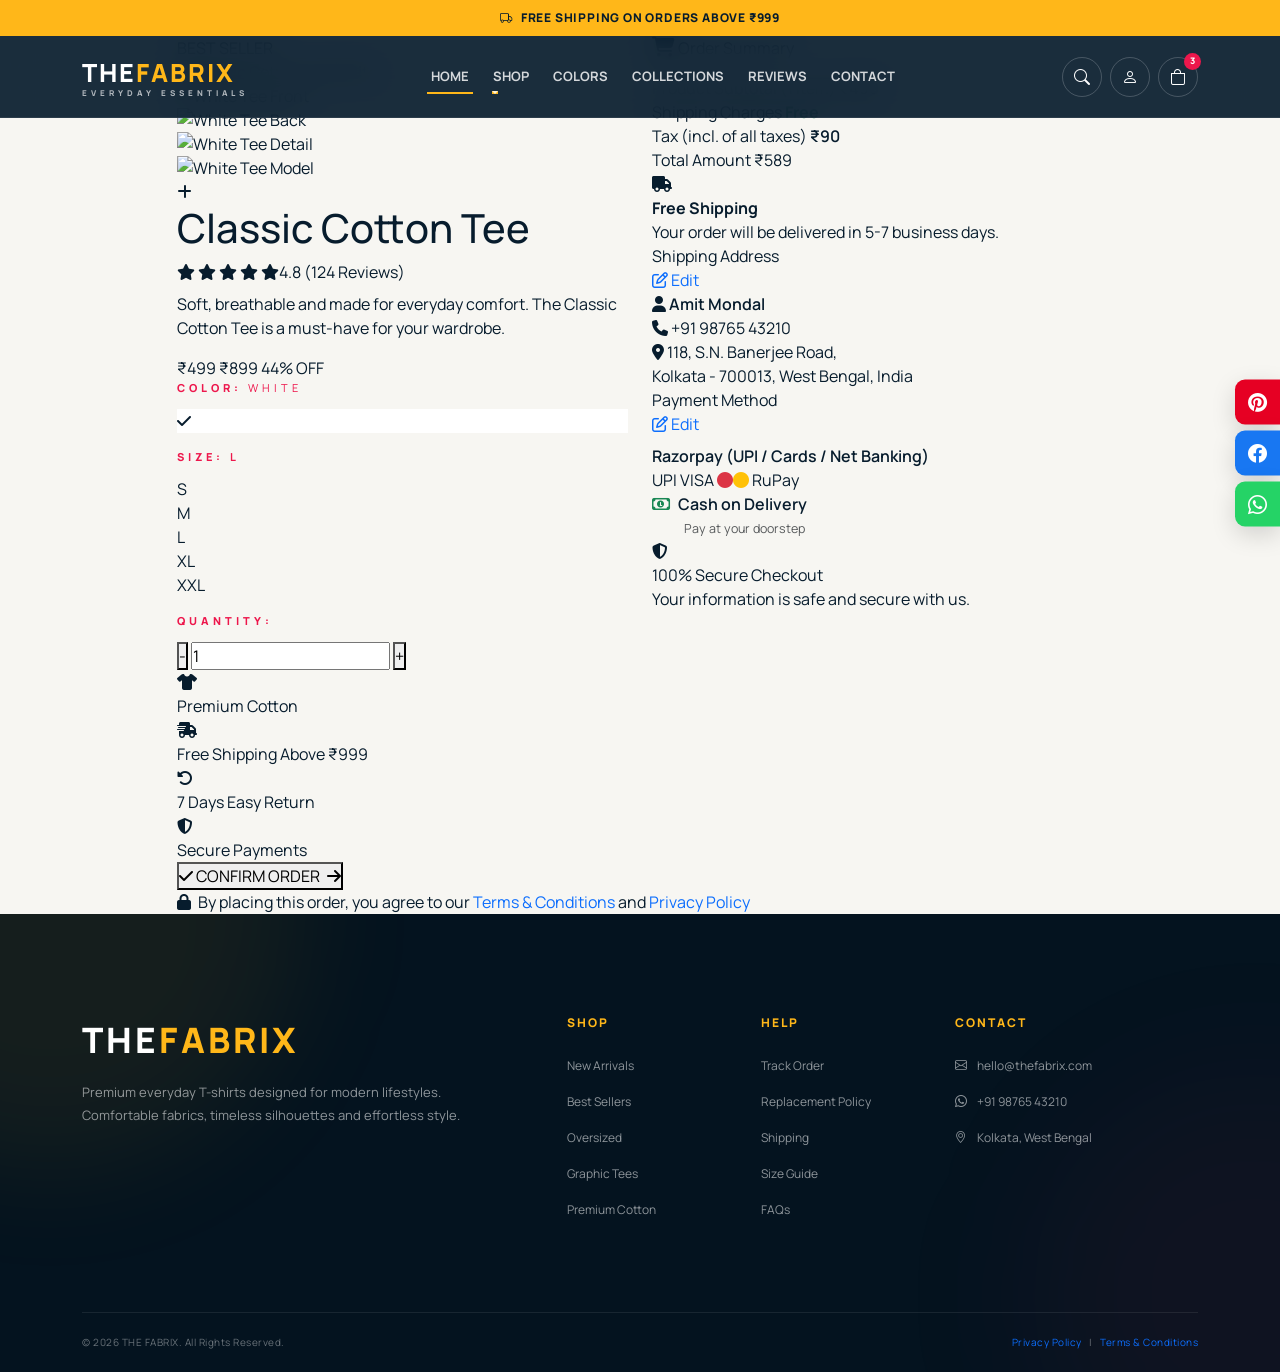
==== confirm_order.html @ 095cd5b6 "Add files via upload" ====
<!DOCTYPE html>
<html lang="en">
<head>
    <meta charset="UTF-8">
    <meta name="viewport" content="width=device-width, initial-scale=1.0">
    <title>Confirm Order - Classic Cotton Tee | The Fabrixs</title>


    <meta name="description"
      content="Premium cotton T-shirts for everyday fashion. Shop latest collections from The Fabrix.">


<!-- =========================================================
     BOOTSTRAP
========================================================= -->

<link href="https://cdn.jsdelivr.net/npm/bootstrap@5.3.8/dist/css/bootstrap.min.css"
      rel="stylesheet">


<!-- =========================================================
     BOOTSTRAP ICONS
========================================================= -->

<link rel="stylesheet"
      href="https://cdn.jsdelivr.net/npm/bootstrap-icons@1.13.1/font/bootstrap-icons.min.css">


<!-- =========================================================
     GOOGLE FONTS
========================================================= -->

<link rel="preconnect" href="https://fonts.googleapis.com">

<link rel="preconnect"
      href="https://fonts.gstatic.com"
      crossorigin>

<link href="https://fonts.googleapis.com/css2?family=Manrope:wght@400;500;600;700;800&family=Playfair+Display:wght@500;600;700&display=swap"
      rel="stylesheet">

    
    <!-- Google Fonts: Inter & Outfit -->
    <link rel="preconnect" href="https://fonts.googleapis.com">
    <link rel="preconnect" href="https://fonts.gstatic.com" crossorigin>
    <link href="https://fonts.googleapis.com/css2?family=Inter:wght@400;500;600;700;800&family=Outfit:wght@500;600;700;800&display=swap" rel="stylesheet">
    
    <!-- Bootstrap 5 CSS -->
    <link href="https://cdn.jsdelivr.net/npm/bootstrap@5.3.2/dist/css/bootstrap.min.css" rel="stylesheet">
    
    <!-- Font Awesome Icons -->
    <link rel="stylesheet" href="https://cdnjs.cloudflare.com/ajax/libs/font-awesome/6.4.2/css/all.min.css">

    <!-- Bootstrap 5 CSS -->
    <link rel="stylesheet" type="text/css" href="style12.css">
    
    
    <style>

/* =========================================================
   GLOBAL
========================================================= */

:root{
    --dark:#071c2d;
    --dark2:#0c2639;
    --yellow:#ffb719;
    --yellow2:#ffd76a;
    --cream:#f7f6f2;
    --white:#ffffff;
    --gray:#777;
    --border:#e8e8e8;
    --red:#ed174c;
}

*{
    margin:0;
    padding:0;
    box-sizing:border-box;
}

html{
    scroll-behavior:smooth;
}

body{
    font-family:'Manrope',sans-serif;
    background:var(--cream);
    color:var(--dark);
    overflow-x:hidden;
}

body.order-open{
    overflow:hidden;
}

a{
    text-decoration:none;
}

img{
    max-width:100%;
    display:block;
}


/* =========================================================
   SCROLLBAR
========================================================= */

::-webkit-scrollbar{
    width:8px;
}

::-webkit-scrollbar-track{
    background:#eee;
}

::-webkit-scrollbar-thumb{
    background:var(--dark);
    border-radius:20px;
}

::-webkit-scrollbar-thumb:hover{
    background:var(--yellow);
}

/* =========================================================
   ANNOUNCEMENT
========================================================= */

.announcement{
    background:var(--yellow);
    color:var(--dark);
    min-height:36px;
    display:flex;
    align-items:center;
    justify-content:center;
    font-size:12px;
    font-weight:800;
    letter-spacing:.8px;
    position:relative;
    z-index:1100;
}

.announcement i{
    margin-right:8px;
}


/* =========================================================
   NAVBAR
========================================================= */

.main-navbar{
    position:fixed;
    top:36px;
    left:0;
    width:100%;
    height:82px;
    z-index:1050;

    background:rgba(7,28,45,.92);
    backdrop-filter:blur(16px);
    -webkit-backdrop-filter:blur(16px);

    border-bottom:1px solid rgba(255,255,255,.08);

    transition:.4s ease;
}

.main-navbar.scrolled{
    top:0;
    height:72px;
    box-shadow:0 15px 40px rgba(0,0,0,.15);
}

.navbar-brand{
    color:#fff !important;
    font-size:25px;
    font-weight:900;
    letter-spacing:2px;
}

.navbar-brand span{
    color:var(--yellow);
}

.brand-sub{
    display:block;
    font-size:8px;
    letter-spacing:4px;
    color:rgba(255,255,255,.65);
    margin-top:-4px;
}

.nav-link{
    color:rgba(255,255,255,.82) !important;
    font-size:13px;
    font-weight:700;
    margin:0 8px;
    position:relative;
    padding:30px 4px !important;
}

.main-navbar.scrolled .nav-link{
    padding:25px 4px !important;
}

.nav-link::after{
    content:"";
    position:absolute;
    bottom:22px;
    left:0;
    width:0;
    height:2px;
    background:var(--yellow);
    transition:.35s;
}

.nav-link:hover::after,
.nav-link.active::after{
    width:100%;
}

.nav-link:hover{
    color:#fff !important;
}


/* =========================================================
   DROPDOWN
========================================================= */

.dropdown-menu{
    border:0;
    border-radius:16px;
    padding:10px;
    background:#fff;
    box-shadow:0 20px 60px rgba(0,0,0,.18);
}

.dropdown-item{
    border-radius:10px;
    padding:10px 14px;
    font-size:13px;
    font-weight:600;
    transition:.25s;
}

.dropdown-item:hover{
    background:#fff6d9;
    color:var(--dark);
    transform:translateX(4px);
}

.dropdown-submenu{
    position:relative;
}

.dropdown-submenu > .dropdown-menu{
    top:0;
    left:100%;
    margin-left:5px;
}

.dropdown-submenu:hover > .dropdown-menu{
    display:block;
}


/* =========================================================
   NAV ACTIONS
========================================================= */

.nav-action{
    width:40px;
    height:40px;
    border-radius:50%;
    display:flex;
    align-items:center;
    justify-content:center;
    color:#fff;
    border:1px solid rgba(255,255,255,.2);
    transition:.3s;
    position:relative;
    cursor:pointer;
}

.nav-action:hover{
    background:var(--yellow);
    color:var(--dark);
    transform:translateY(-2px);
}

.cart-count{
    position:absolute;
    top:-5px;
    right:-4px;
    width:17px;
    height:17px;
    border-radius:50%;
    background:var(--red);
    color:#fff;
    font-size:9px;
    display:flex;
    align-items:center;
    justify-content:center;
    font-weight:800;
}


/* =========================================================
   ORDER DRAWER OVERLAY
========================================================= */

.order-overlay{
    position:fixed;
    inset:0;
    background:rgba(0,0,0,.48);
    backdrop-filter:blur(3px);
    -webkit-backdrop-filter:blur(3px);

    z-index:2000;

    opacity:0;
    visibility:hidden;

    transition:.35s ease;
}

.order-overlay.show{
    opacity:1;
    visibility:visible;
}


/* =========================================================
   ORDER DRAWER
========================================================= */

.order-drawer{
    position:fixed;

    top:0;
    right:0;

    width:430px;
    max-width:100%;

    height:100vh;

    background:#fff;

    z-index:2050;

    display:flex;
    flex-direction:column;

    box-shadow:-20px 0 70px rgba(0,0,0,.22);

    transform:translateX(100%);

    transition:transform .45s cubic-bezier(.77,0,.18,1);
}

.order-drawer.show{
    transform:translateX(0);
}


/* =========================================================
   ORDER HEADER
========================================================= */

.order-header{
    min-height:86px;

    display:flex;
    align-items:center;
    justify-content:space-between;

    padding:20px 24px;

    background:var(--dark);

    color:#fff;

    flex-shrink:0;
}

.order-header-left{
    display:flex;
    align-items:center;
    gap:13px;
}

.order-header-icon{
    width:44px;
    height:44px;

    border-radius:14px;

    background:rgba(255,183,25,.12);

    color:var(--yellow);

    display:flex;
    align-items:center;
    justify-content:center;

    font-size:20px;
}

.order-header h4{
    margin:0;

    font-size:18px;
    font-weight:900;
}

.order-header small{
    display:block;

    color:rgba(255,255,255,.5);

    font-size:10px;

    margin-top:3px;
}

.order-close{
    width:38px;
    height:38px;

    border-radius:50%;

    border:1px solid rgba(255,255,255,.18);

    background:rgba(255,255,255,.05);

    color:#fff;

    display:flex;
    align-items:center;
    justify-content:center;

    cursor:pointer;

    transition:.3s;
}

.order-close:hover{
    background:var(--yellow);
    color:var(--dark);
    transform:rotate(90deg);
}


/* =========================================================
   ORDER BODY
========================================================= */

.order-body{
    flex:1;

    overflow-y:auto;

    padding:18px;
}

.order-body::-webkit-scrollbar{
    width:5px;
}

.order-body::-webkit-scrollbar-thumb{
    background:#ccc;
}


/* =========================================================
   ORDER ITEM
========================================================= */

.order-item{
    display:flex;

    gap:12px;

    padding:13px;

    background:#f8f8f5;

    border:1px solid #eeeeee;

    border-radius:17px;

    margin-bottom:12px;

    position:relative;

    transition:.3s;
}

.order-item:hover{
    border-color:#ddd;

    box-shadow:0 8px 25px rgba(7,28,45,.07);
}

.order-product-image{
    width:82px;
    height:100px;

    flex:0 0 82px;

    border-radius:12px;

    overflow:hidden;

    background:#eee;
}

.order-product-image img{
    width:100%;
    height:100%;

    object-fit:cover;
}

.order-product-info{
    min-width:0;
    flex:1;
}

.order-product-category{
    font-size:8px;

    color:#999;

    font-weight:900;

    letter-spacing:1.3px;

    text-transform:uppercase;

    margin-bottom:3px;
}

.order-product-name{
    font-size:13px;

    font-weight:900;

    color:var(--dark);

    margin-bottom:5px;

    white-space:nowrap;

    overflow:hidden;

    text-overflow:ellipsis;

    padding-right:35px;
}

.order-product-meta{
    display:flex;

    flex-wrap:wrap;

    gap:5px;

    margin-bottom:8px;
}

.order-meta{
    font-size:8px;

    font-weight:800;

    color:#666;

    background:#fff;

    border:1px solid #e3e3e3;

    padding:4px 7px;

    border-radius:5px;
}

.order-price-row{
    display:flex;

    align-items:center;

    justify-content:space-between;

    gap:10px;
}

.order-price{
    font-size:14px;

    font-weight:900;

    color:var(--dark);
}

.order-quantity{
    font-size:9px;

    color:#888;

    font-weight:700;
}

.cancel-order{
    position:absolute;

    top:12px;
    right:12px;

    border:1px solid #ffd5dc;

    background:#fff;

    color:var(--red);

    border-radius:6px;

    padding:4px 7px;

    font-size:7px;

    font-weight:900;

    letter-spacing:.5px;

    cursor:pointer;

    transition:.25s;
}

.cancel-order:hover{
    background:var(--red);

    color:#fff;

    border-color:var(--red);
}


/* =========================================================
   EMPTY ORDER
========================================================= */

.empty-orders{
    min-height:430px;

    display:flex;

    flex-direction:column;

    align-items:center;

    justify-content:center;

    text-align:center;

    color:#777;
}

.empty-orders-icon{
    width:75px;
    height:75px;

    border-radius:50%;

    background:#f5f5f5;

    display:flex;

    align-items:center;
    justify-content:center;

    font-size:30px;

    color:#bbb;

    margin-bottom:18px;
}

.empty-orders h5{
    color:var(--dark);

    font-size:16px;

    font-weight:900;

    margin-bottom:7px;
}

.empty-orders p{
    font-size:11px;

    max-width:230px;

    line-height:1.7;

    margin-bottom:20px;
}


/* =========================================================
   ORDER FOOTER
========================================================= */

.order-footer{
    padding:18px 20px 20px;

    border-top:1px solid #eee;

    background:#fff;

    flex-shrink:0;
}

.order-summary-row{
    display:flex;

    justify-content:space-between;

    align-items:center;

    margin-bottom:9px;

    color:#777;

    font-size:11px;
}

.order-summary-row strong{
    color:var(--dark);

    font-size:12px;
}

.order-total-row{
    padding-top:13px;

    margin-top:12px;

    border-top:1px dashed #ddd;

    display:flex;

    align-items:center;

    justify-content:space-between;
}

.order-total-label{
    font-size:13px;

    font-weight:900;

    color:var(--dark);
}

.order-total{
    font-size:20px;

    font-weight:900;

    color:var(--dark);
}

.checkout-btn{
    width:100%;

    margin-top:15px;

    border:0;

    background:var(--yellow);

    color:var(--dark);

    padding:14px;

    border-radius:50px;

    font-size:10px;

    font-weight:900;

    letter-spacing:1px;

    transition:.3s;
}

.checkout-btn:hover{
    background:var(--dark);

    color:#fff;

    transform:translateY(-2px);
}


/* =========================================================
   HERO
========================================================= */

.hero{
    min-height:100vh;

    position:relative;

    overflow:hidden;
}

.hero-slide{
    height:100vh;

    min-height:680px;

    position:relative;
}

.hero-slide img{
    width:100%;
    height:100%;

    object-fit:cover;
}

.hero-overlay{
    position:absolute;

    inset:0;

    background:
        linear-gradient(
            90deg,
            rgba(4,18,30,.88) 0%,
            rgba(4,18,30,.62) 42%,
            rgba(4,18,30,.10) 100%
        );
}

.hero-content{
    position:absolute;

    top:50%;
    left:8%;

    transform:translateY(-45%);

    max-width:680px;

    color:#fff;

    z-index:3;
}

.hero-small{
    color:var(--yellow);

    font-size:13px;

    letter-spacing:5px;

    font-weight:800;

    margin-bottom:20px;
}

.hero-title{
    font-family:'Playfair Display',serif;

    font-size:clamp(48px,7vw,92px);

    line-height:.95;

    font-weight:700;

    margin-bottom:25px;
}

.hero-title span{
    color:var(--yellow);
}

.hero-description{
    max-width:530px;

    color:rgba(255,255,255,.75);

    line-height:1.8;

    font-size:15px;
}

.hero-buttons{
    display:flex;

    gap:14px;

    margin-top:30px;

    flex-wrap:wrap;
}

.btn-main{
    display:inline-block;

    background:var(--yellow);

    color:var(--dark);

    padding:14px 26px;

    border-radius:50px;

    font-size:12px;

    font-weight:900;

    letter-spacing:1px;

    border:2px solid var(--yellow);

    transition:.3s;
}

.btn-main:hover{
    background:transparent;

    color:#fff;

    transform:translateY(-3px);
}

.btn-outline{
    display:inline-block;

    color:#fff;

    padding:14px 26px;

    border-radius:50px;

    font-size:12px;

    font-weight:900;

    letter-spacing:1px;

    border:1px solid rgba(255,255,255,.5);

    transition:.3s;
}

.btn-outline:hover{
    background:#fff;

    color:var(--dark);
}

.carousel-indicators{
    bottom:30px;
}

.carousel-indicators button{
    width:30px !important;

    height:3px !important;

    border:0 !important;

    margin:0 5px !important;
}


/* =========================================================
   SECTION
========================================================= */

.section{
    padding:100px 0;
}

.section-label{
    color:var(--red);

    font-size:11px;

    font-weight:900;

    letter-spacing:4px;

    text-transform:uppercase;

    margin-bottom:12px;
}

.section-title{
    font-family:'Playfair Display',serif;

    font-size:clamp(38px,5vw,62px);

    line-height:1;

    font-weight:700;
}

.section-description{
    color:#777;

    max-width:580px;

    line-height:1.8;

    font-size:14px;
}


/* =========================================================
   PRODUCT CARD
========================================================= */

.product-card{
    background:#fff;

    border-radius:22px;

    overflow:hidden;

    position:relative;

    transition:.45s ease;

    height:100%;

    border:1px solid #eee;
}

.product-card:hover{
    transform:translateY(-10px);

    box-shadow:0 25px 70px rgba(7,28,45,.14);
}

.product-image{
    height:390px;

    position:relative;

    overflow:hidden;

    background:#eee;
}

.product-image img{
    width:100%;
    height:100%;

    object-fit:cover;

    transition:opacity .35s ease, transform .7s ease;
}

.product-image .hover-image{
    position:absolute;

    inset:0;

    opacity:0;
}

.product-card:hover .main-image{
    opacity:0;

    transform:scale(1.06);
}

.product-card:hover .hover-image{
    opacity:1;

    transform:scale(1.04);
}

.product-badge{
    position:absolute;

    top:15px;
    left:15px;

    z-index:4;

    background:var(--yellow);

    color:var(--dark);

    padding:7px 12px;

    border-radius:50px;

    font-size:9px;

    font-weight:900;

    letter-spacing:1px;
}

.product-wishlist{
    position:absolute;

    top:15px;
    right:15px;

    width:38px;
    height:38px;

    background:rgba(255,255,255,.9);

    border-radius:50%;

    border:0;

    display:flex;

    align-items:center;
    justify-content:center;

    z-index:4;

    color:var(--dark);

    transition:.3s;

    cursor:pointer;
}

.product-wishlist:hover{
    background:var(--red);

    color:#fff;
}

.product-explore{
    position:absolute;

    bottom:20px;
    left:50%;

    transform:translate(-50%,20px);

    opacity:0;

    z-index:5;

    background:var(--dark);

    color:#fff;

    border-radius:50px;

    padding:11px 18px;

    font-size:10px;

    font-weight:900;

    letter-spacing:1.5px;

    white-space:nowrap;

    transition:.4s;
}

.product-card:hover .product-explore{
    opacity:1;

    transform:translate(-50%,0);
}

.product-info{
    padding:22px;
}

.product-category{
    color:#999;

    font-size:10px;

    font-weight:800;

    letter-spacing:1.5px;

    text-transform:uppercase;
}

.product-name{
    font-size:17px;

    font-weight:800;

    margin:7px 0;
}

.product-rating{
    color:#ffb719;

    font-size:12px;
}

.product-price{
    font-size:19px;

    font-weight:900;

    margin-top:10px;
}

.old-price{
    color:#aaa;

    text-decoration:line-through;

    font-size:13px;

    margin-left:5px;

    font-weight:500;
}

.size-list{
    display:flex;

    gap:6px;

    margin-top:15px;
}

.size{
    width:30px;
    height:30px;

    border:1px solid #ddd;

    display:flex;

    justify-content:center;

    align-items:center;

    font-size:9px;

    border-radius:7px;

    font-weight:700;
}

.size:hover{
    background:var(--dark);

    color:#fff;
}


/* =========================================================
   PARALLAX
========================================================= */

.parallax-section{
    min-height:620px;

    background:
        linear-gradient(
            rgba(5,20,32,.58),
            rgba(5,20,32,.78)
        ),
        url("footer-one.jpg");

    background-size:cover;

    background-position:center;

    background-attachment:fixed;

    display:flex;

    align-items:center;

    position:relative;
}

.parallax-content{
    color:#fff;

    max-width:700px;
}

.parallax-content h2{
    font-family:'Playfair Display',serif;

    font-size:clamp(45px,7vw,82px);

    line-height:.95;
}

.parallax-content p{
    color:rgba(255,255,255,.75);

    line-height:1.9;

    margin:25px 0;
}


/* =========================================================
   COLOR
========================================================= */

.color-section{
    background:#fff;
}

.color-buttons{
    display:flex;

    gap:10px;

    flex-wrap:wrap;
}

.color-btn{
    width:42px;
    height:42px;

    border-radius:50%;

    border:3px solid #fff;

    outline:1px solid #ddd;

    cursor:pointer;

    transition:.3s;
}

.color-btn:hover,
.color-btn.active{
    transform:scale(1.18);

    outline:2px solid var(--dark);
}

.color-black{background:#111;}
.color-white{background:#f5f5f5;}
.color-navy{background:#102a43;}
.color-green{background:#657153;}
.color-brown{background:#8b654d;}
.color-red{background:#9d273d;}


/* =========================================================
   COLOR PREVIEW
========================================================= */

.color-preview{
    min-height:560px;

    border-radius:30px;

    overflow:hidden;

    position:relative;

    background:#eee;
}

.color-preview img{
    width:100%;

    height:560px;

    object-fit:cover;

    transition:.5s;
}

.color-preview-info{
    position:absolute;

    bottom:25px;

    left:25px;

    right:25px;

    padding:22px;

    border-radius:20px;

    background:rgba(255,255,255,.92);

    backdrop-filter:blur(10px);
}

.color-preview-info small{
    font-size:10px;

    color:#888;

    font-weight:800;

    letter-spacing:2px;
}

.color-preview-info h3{
    margin:4px 0;

    font-size:23px;

    font-weight:900;
}


/* =========================================================
   CATEGORY
========================================================= */

.category-section{
    background:#f1f0ec;
}

.category-tabs{
    display:flex;

    gap:8px;

    overflow-x:auto;

    padding-bottom:10px;

    scrollbar-width:none;
}

.category-tabs::-webkit-scrollbar{
    display:none;
}

.category-btn{
    flex:0 0 auto;

    border:1px solid #d9d9d9;

    background:transparent;

    padding:12px 22px;

    border-radius:50px;

    font-size:11px;

    font-weight:900;

    letter-spacing:1px;

    transition:.3s;
}

.category-btn:hover,
.category-btn.active{
    background:var(--dark);

    color:#fff;

    border-color:var(--dark);
}

.category-product{
    animation:categoryFade .5s ease;
}

@keyframes categoryFade{

    from{
        opacity:0;

        transform:translateY(15px);
    }

    to{
        opacity:1;

        transform:translateY(0);
    }

}


/* =========================================================
   FEATURES
========================================================= */

.feature-section{
    background:var(--dark);

    color:#fff;

    padding:75px 0;
}

.feature-item{
    display:flex;

    align-items:center;

    gap:18px;

    padding:15px 10px;

    height:100%;
}

.feature-icon{
    width:58px;
    height:58px;

    flex:0 0 58px;

    border-radius:18px;

    background:rgba(255,183,25,.12);

    color:var(--yellow);

    display:flex;

    align-items:center;
    justify-content:center;

    font-size:25px;
}

.feature-item h5{
    font-size:14px;

    font-weight:900;

    margin-bottom:5px;
}

.feature-item p{
    margin:0;

    color:rgba(255,255,255,.55);

    font-size:11px;

    line-height:1.5;
}


/* =========================================================
   REVIEWS
========================================================= */

.review-section{
    background:#fff;

    overflow:hidden;
}

.review-wrapper{
    overflow:hidden;
}

.review-track{
    display:flex;

    gap:20px;

    transition:transform .5s ease;
}

.review-card{
    flex:0 0 calc(33.333% - 14px);

    background:#f8f8f5;

    padding:35px;

    border-radius:25px;

    min-height:270px;
}

.review-stars{
    color:var(--yellow);

    letter-spacing:3px;

    margin-bottom:20px;
}

.review-text{
    font-family:'Playfair Display',serif;

    font-size:20px;

    line-height:1.55;

    margin-bottom:25px;
}

.review-user{
    display:flex;

    align-items:center;

    gap:12px;
}

.review-user img{
    width:45px;
    height:45px;

    object-fit:cover;

    border-radius:50%;
}

.review-user h6{
    margin:0;

    font-size:12px;

    font-weight:900;
}

.review-user small{
    color:#888;

    font-size:10px;
}

.review-controls{
    display:flex;

    gap:8px;
}

.review-control{
    width:45px;
    height:45px;

    border:1px solid #ddd;

    border-radius:50%;

    background:#fff;

    transition:.3s;
}

.review-control:hover{
    background:var(--dark);

    color:#fff;
}


/* =========================================================
   NEWSLETTER
========================================================= */

.newsletter{
    padding:90px 0;

    background:
        linear-gradient(
            135deg,
            #f6eee0,
            #fff
        );
}

.newsletter-box{
    background:var(--dark);

    color:#fff;

    padding:60px;

    border-radius:35px;

    position:relative;

    overflow:hidden;
}

.newsletter-box::before{
    content:"";

    position:absolute;

    width:350px;
    height:350px;

    border:1px solid rgba(255,183,25,.25);

    border-radius:50%;

    right:-120px;

    top:-170px;
}

.newsletter-box h2{
    font-family:'Playfair Display',serif;

    font-size:48px;
}

.newsletter-form{
    display:flex;

    background:#fff;

    padding:6px;

    border-radius:50px;

    margin-top:25px;

    max-width:550px;
}

.newsletter-form input{
    border:0;

    outline:0;

    flex:1;

    padding:12px 18px;

    border-radius:50px;

    font-size:13px;
}

.newsletter-form button{
    border:0;

    background:var(--yellow);

    color:var(--dark);

    padding:12px 22px;

    border-radius:50px;

    font-size:11px;

    font-weight:900;
}


/* =========================================================
   FOOTER
========================================================= */

.footer{
    background:#04131f;

    color:#fff;

    position:relative;

    overflow:hidden;

    padding-top:100px;
}

.footer-glow{
    position:absolute;

    width:500px;
    height:500px;

    border-radius:50%;

    background:rgba(255,183,25,.07);

    filter:blur(60px);

    top:-250px;

    left:-200px;

    animation:footerGlow 7s infinite alternate ease-in-out;
}

.footer-glow-two{
    position:absolute;

    width:450px;
    height:450px;

    border-radius:50%;

    background:rgba(237,23,76,.05);

    filter:blur(70px);

    right:-200px;

    bottom:-150px;

    animation:footerGlowTwo 8s infinite alternate ease-in-out;
}

@keyframes footerGlow{

    from{
        transform:translate(0,0) scale(1);
    }

    to{
        transform:translate(180px,100px) scale(1.3);
    }

}

@keyframes footerGlowTwo{

    from{
        transform:translate(0,0);
    }

    to{
        transform:translate(-150px,-100px);
    }

}

.footer-brand{
    font-size:35px;

    font-weight:900;

    letter-spacing:3px;
}

.footer-brand span{
    color:var(--yellow);
}

.footer-text{
    color:rgba(255,255,255,.55);

    line-height:1.8;

    font-size:13px;

    max-width:400px;

    margin-top:15px;
}

.footer-title{
    font-size:12px;

    font-weight:900;

    letter-spacing:2px;

    margin-bottom:20px;

    color:var(--yellow);
}

.footer-links{
    list-style:none;

    padding:0;

    margin:0;
}

.footer-links li{
    margin-bottom:12px;
}

.footer-links a{
    color:rgba(255,255,255,.55);

    font-size:12px;

    transition:.3s;
}

.footer-links a:hover{
    color:#fff;

    padding-left:6px;
}


/* =========================================================
   OLD FOOTER SOCIAL HIDDEN
========================================================= */

.social-icons{
    display:none;
}


/* =========================================================
   RIGHT SOCIAL BAR
========================================================= */

.right-social-bar{
    position:fixed;

    right:0;

    top:50%;

    transform:translateY(-50%);

    z-index:1500;

    display:flex;

    flex-direction:column;

    gap:6px;
}

.right-social{
    width:45px;
    height:45px;

    display:flex;

    align-items:center;
    justify-content:center;

    color:#fff;

    border-radius:10px 0 0 10px;

    font-size:19px;

    box-shadow:0 8px 25px rgba(0,0,0,.15);

    transition:.3s;
}

.right-social:hover{
    width:57px;

    color:#fff;

    padding-right:8px;
}

.right-pinterest{
    background:#e60023;
}

.right-facebook{
    background:#1877f2;
}

.right-whatsapp{
    background:#25d366;
}


/* =========================================================
   FOOTER BOTTOM
========================================================= */

.footer-bottom{
    margin-top:80px;

    padding:22px 0;

    border-top:1px solid rgba(255,255,255,.08);

    color:rgba(255,255,255,.4);

    font-size:10px;

    letter-spacing:.5px;
}


/* =========================================================
   BACK TO TOP
========================================================= */

.back-top{
    position:fixed;

    right:20px;

    bottom:22px;

    width:42px;
    height:42px;

    background:var(--yellow);

    color:var(--dark);

    border-radius:50%;

    display:flex;

    align-items:center;

    justify-content:center;

    z-index:1400;

    opacity:0;

    visibility:hidden;

    transition:.3s;

    box-shadow:0 8px 25px rgba(0,0,0,.18);
}

.back-top.show{
    opacity:1;

    visibility:visible;
}

.back-top:hover{
    background:var(--dark);

    color:#fff;

    transform:translateY(-3px);
}


/* =========================================================
   MOBILE SIDEBAR
========================================================= */

.mobile-offcanvas{
    background:var(--dark);

    color:#fff;

    width:320px !important;
}

.mobile-offcanvas .offcanvas-header{
    border-bottom:1px solid rgba(255,255,255,.1);
}

.mobile-brand{
    font-size:22px;

    font-weight:900;

    letter-spacing:2px;
}

.mobile-brand span{
    color:var(--yellow);
}

.mobile-menu{
    list-style:none;

    padding:20px;

    margin:0;
}

.mobile-menu li{
    border-bottom:1px solid rgba(255,255,255,.08);
}

.mobile-menu a{
    display:flex;

    justify-content:space-between;

    padding:15px 0;

    color:#fff;

    font-size:13px;

    font-weight:700;
}

.mobile-submenu{
    list-style:none;

    padding:0 0 10px 15px;

    display:none;
}

.mobile-submenu.show{
    display:block;
}

.mobile-submenu a{
    color:rgba(255,255,255,.6);

    font-size:12px;

    padding:9px 0;
}


/* =========================================================
   RESPONSIVE
========================================================= */

@media(max-width:991px){

    .main-navbar{
        height:70px;

        top:36px;
    }

    .navbar-brand{
        font-size:21px;
    }

    .hero-content{
        left:7%;

        right:7%;
    }

    .product-image{
        height:330px;
    }

    .review-card{
        flex:0 0 calc(50% - 10px);
    }

    .newsletter-box{
        padding:40px 30px;
    }

    .newsletter-box h2{
        font-size:38px;
    }

}


@media(max-width:767px){

    .announcement{
        font-size:9px;

        padding:0 10px;

        text-align:center;
    }

    .main-navbar{
        top:36px;

        height:65px;
    }

    .main-navbar.scrolled{
        height:65px;
    }

    .hero-slide{
        min-height:650px;

        height:90vh;
    }

    .hero-content{
        top:52%;
    }

    .hero-small{
        font-size:10px;

        letter-spacing:3px;
    }

    .hero-title{
        font-size:50px;
    }

    .hero-description{
        font-size:13px;
    }

    .section{
        padding:70px 0;
    }

    .section-title{
        font-size:42px;
    }

    .product-image{
        height:370px;
    }

    .parallax-section{
        background-attachment:scroll;

        min-height:520px;
    }

    .parallax-content h2{
        font-size:50px;
    }

    .color-preview,
    .color-preview img{
        min-height:420px;

        height:420px;
    }

    .review-card{
        flex:0 0 88%;
    }

    .newsletter-box{
        border-radius:25px;

        padding:35px 22px;
    }

    .newsletter-box h2{
        font-size:35px;
    }

    .newsletter-form{
        display:block;

        background:transparent;
    }

    .newsletter-form input{
        width:100%;

        margin-bottom:8px;
    }

    .newsletter-form button{
        width:100%;
    }


    /* MOBILE ORDER DRAWER */

    .order-drawer{
        width:100%;
    }

    .order-header{
        min-height:76px;

        padding:16px 18px;
    }

    .order-body{
        padding:14px;
    }

    .order-footer{
        padding:15px;
    }


    /* MOBILE SOCIAL */

    .right-social-bar{
        top:auto;

        bottom:145px;

        transform:none;

        right:0;

        gap:5px;
    }

    .right-social{
        width:40px;
        height:40px;

        font-size:17px;
    }

    .right-social:hover{
        width:45px;
    }


    /* BACK TOP LOWER */

    .back-top{
        right:14px;

        bottom:88px;

        width:40px;
        height:40px;
    }

}


@media(max-width:400px){

    .hero-title{
        font-size:43px;
    }

    .product-image{
        height:330px;
    }

    .right-social{
        width:38px;
        height:38px;
    }

}

</style>


</head>
<body>

<!-- =========================================================
     ANNOUNCEMENT
========================================================= -->

<div class="announcement">

    <i class="bi bi-truck"></i>

    FREE SHIPPING ON ORDERS ABOVE ₹999

</div>

     <!-- =========================================================
     NAVBAR
========================================================= -->

<nav class="navbar navbar-expand-lg main-navbar">

    <div class="container">

        <a class="navbar-brand"
           href="#home">

            THE<span>FABRIX</span>

            <small class="brand-sub">
                EVERYDAY ESSENTIALS
            </small>

        </a>


        <!-- DESKTOP MENU -->

        <div class="collapse navbar-collapse">

            <ul class="navbar-nav mx-auto">


                <li class="nav-item">

                    <a class="nav-link active"
                       href="#home">

                        HOME

                    </a>

                </li>


                <!-- SHOP -->

                <li class="nav-item dropdown">

                    <a class="nav-link dropdown-toggle"
                       href="#"
                       data-bs-toggle="dropdown">

                        SHOP

                    </a>


                    <ul class="dropdown-menu">

                        <li>

                            <a class="dropdown-item"
                               href="#products">

                                All Products

                            </a>

                        </li>

                        <li>

                            <a class="dropdown-item"
                               href="#category">

                                New Arrivals

                            </a>

                        </li>

                        <li>

                            <a class="dropdown-item"
                               href="#category">

                                Best Sellers

                            </a>

                        </li>


                        <li class="dropdown-submenu">

                            <a class="dropdown-item dropdown-toggle"
                               href="#">

                                Collections

                            </a>


                            <ul class="dropdown-menu">

                                <li>
                                    <a class="dropdown-item"
                                       href="#category">
                                        Oversized
                                    </a>
                                </li>

                                <li>
                                    <a class="dropdown-item"
                                       href="#category">
                                        Premium Cotton
                                    </a>
                                </li>

                                <li>
                                    <a class="dropdown-item"
                                       href="#category">
                                        Graphic Tees
                                    </a>
                                </li>

                                <li>
                                    <a class="dropdown-item"
                                       href="#category">
                                        Minimal Tees
                                    </a>
                                </li>

                            </ul>

                        </li>

                    </ul>

                </li>


                <li class="nav-item">

                    <a class="nav-link"
                       href="#color">

                        COLORS

                    </a>

                </li>


                <li class="nav-item">

                    <a class="nav-link"
                       href="#category">

                        COLLECTIONS

                    </a>

                </li>


                <li class="nav-item">

                    <a class="nav-link"
                       href="#reviews">

                        REVIEWS

                    </a>

                </li>


                <li class="nav-item">

                    <a class="nav-link"
                       href="#footer">

                        CONTACT

                    </a>

                </li>

            </ul>


            <!-- NAV ACTIONS -->

            <div class="d-flex gap-2">

                <a href="#"
                   class="nav-action">

                    <i class="bi bi-search"></i>

                </a>


                <a href="#"
                   class="nav-action">

                    <i class="bi bi-person"></i>

                </a>


                <!-- CART / BAG -->

                <a href="#"
                   class="nav-action"
                   id="cartButton"
                   aria-label="Open Orders">

                    <i class="bi bi-bag"></i>

                    <span class="cart-count"
                          id="cartCount">

                        3

                    </span>

                </a>

            </div>

        </div>


        <!-- MOBILE -->

        <button class="navbar-toggler border-0 text-white"
                type="button"
                data-bs-toggle="offcanvas"
                data-bs-target="#mobileMenu">

            <i class="bi bi-list fs-2"></i>

        </button>

    </div>

</nav>



    <div class="container max-w-6xl">
        <div class="row justify-content-center">
            <div class="col-lg-11 col-xl-10">
                
                <!-- Main Confirm Order Card Wrapper -->
                <div class="confirm-order-card">
                    <div class="row g-4 lg:g-5">
                        
                        <!-- LEFT COLUMN: Product Details & Gallery -->
                        <div class="col-lg-6 divider-col">
                            
                            <!-- Gallery Section with Vertical Thumbnails -->
                            <div class="gallery-wrapper">
                                <!-- Main Image with Hover Zoom -->
                                <div class="main-img-box" id="zoomContainer">
                                    <span class="badge-bestseller">BEST SELLER</span>
                                    <img src="https://images.unsplash.com/photo-1521572267360-ee0c2909d518?q=80&w=800&auto=format&fit=crop" id="mainProductImg" alt="Classic Cotton Tee White">
                                </div>

                                <!-- Vertical Thumbnails Right Side of Main Image -->
                                <div class="thumb-strip">
                                    <div class="thumb-item active" onclick="switchImage(this, 'https://images.unsplash.com/photo-1521572267360-ee0c2909d518?q=80&w=800&auto=format&fit=crop')">
                                        <img src="https://images.unsplash.com/photo-1521572267360-ee0c2909d518?q=80&w=800&auto=format&fit=crop" alt="White Tee Front">
                                    </div>
                                    <div class="thumb-item" onclick="switchImage(this, 'https://images.unsplash.com/photo-1618354691373-d851c5c3a990?q=80&w=800&auto=format&fit=crop')">
                                        <img src="https://images.unsplash.com/photo-1618354691373-d851c5c3a990?q=80&w=800&auto=format&fit=crop" alt="White Tee Back">
                                    </div>
                                    <div class="thumb-item" onclick="switchImage(this, 'https://images.unsplash.com/photo-1583743814966-8936f5b7be1a?q=80&w=800&auto=format&fit=crop')">
                                        <img src="https://images.unsplash.com/photo-1583743814966-8936f5b7be1a?q=80&w=800&auto=format&fit=crop" alt="White Tee Detail">
                                    </div>
                                    <div class="thumb-item" onclick="switchImage(this, 'https://images.unsplash.com/photo-1503342217505-b0a15ec3261c?q=80&w=800&auto=format&fit=crop')">
                                        <img src="https://images.unsplash.com/photo-1503342217505-b0a15ec3261c?q=80&w=800&auto=format&fit=crop" alt="White Tee Model">
                                    </div>
                                    <div class="thumb-more-btn">
                                        <i class="fa-solid font-bold fa-plus"></i>
                                    </div>
                                </div>
                            </div>

                            <!-- Product Info -->
                            <h1 class="product-title">Classic Cotton Tee</h1>
                            <div class="d-flex align-items-center mb-2">
                                <div class="rating-stars">
                                    <i class="fa-solid fa-star"></i>
                                    <i class="fa-solid fa-star"></i>
                                    <i class="fa-solid fa-star"></i>
                                    <i class="fa-solid fa-star"></i>
                                    <i class="fa-solid fa-star"></i>
                                </div>
                                <span class="rating-count">4.8 (124 Reviews)</span>
                            </div>

                            <p class="product-desc">
                                Soft, breathable and made for everyday comfort. The Classic Cotton Tee is a must-have for your wardrobe.
                            </p>

                            <!-- Price Section -->
                            <div class="price-container">
                                <span class="price-tag">₹499</span>
                                <span class="price-strike">₹899</span>
                                <span class="badge-discount">44% OFF</span>
                            </div>

                            <!-- Color Selection -->
                            <div class="mb-3">
                                <div class="section-label">Color: <span id="selectedColorName" class="fw-normal">White</span></div>
                                <div class="color-swatches-row">
                                    <!-- White (Active) -->
                                    <div class="color-swatch-circle white-swatch active" style="background-color: #ffffff;" onclick="selectColor(this, 'White')">
                                        <i class="fa-solid fa-check"></i>
                                    </div>
                                    <!-- Black -->
                                    <div class="color-swatch-circle" style="background-color: #0f172a;" onclick="selectColor(this, 'Black')"></div>
                                    <!-- Olive Green -->
                                    <div class="color-swatch-circle" style="background-color: #4d5d36;" onclick="selectColor(this, 'Olive Green')"></div>
                                    <!-- Navy -->
                                    <div class="color-swatch-circle" style="background-color: #1e293b;" onclick="selectColor(this, 'Navy Blue')"></div>
                                    <!-- Maroon -->
                                    <div class="color-swatch-circle" style="background-color: #6b1d2f;" onclick="selectColor(this, 'Maroon')"></div>
                                </div>
                            </div>

                            <!-- Size Selection -->
                            <div class="mb-3">
                                <div class="section-label">Size: <span id="selectedSizeName" class="fw-bold">L</span></div>
                                <div class="size-pills-row">
                                    <div class="size-pill" onclick="selectSize(this, 'S')">S</div>
                                    <div class="size-pill" onclick="selectSize(this, 'M')">M</div>
                                    <div class="size-pill active" onclick="selectSize(this, 'L')">L</div>
                                    <div class="size-pill" onclick="selectSize(this, 'XL')">XL</div>
                                    <div class="size-pill" onclick="selectSize(this, 'XXL')">XXL</div>
                                </div>
                            </div>

                            <!-- Quantity Stepper -->
                            <div>
                                <div class="section-label">Quantity:</div>
                                <div class="qty-stepper">
                                    <button class="qty-btn" onclick="updateQty(-1)">-</button>
                                    <input type="text" id="itemQty" class="qty-val" value="1" readonly>
                                    <button class="qty-btn" onclick="updateQty(1)">+</button>
                                </div>
                            </div>

                            <!-- Feature Badges -->
                            <div class="feature-badges-grid">
                                <div class="feature-badge-item">
                                    <div class="feature-badge-icon"><i class="fa-solid fa-shirt"></i></div>
                                    <div class="feature-badge-text">Premium Cotton</div>
                                </div>
                                <div class="feature-badge-item">
                                    <div class="feature-badge-icon"><i class="fa-solid fa-truck-fast"></i></div>
                                    <div class="feature-badge-text">Free Shipping Above ₹999</div>
                                </div>
                                <div class="feature-badge-item">
                                    <div class="feature-badge-icon"><i class="fa-solid fa-rotate-left"></i></div>
                                    <div class="feature-badge-text">7 Days Easy Return</div>
                                </div>
                                <div class="feature-badge-item">
                                    <div class="feature-badge-icon"><i class="fa-solid fa-shield-halved"></i></div>
                                    <div class="feature-badge-text">Secure Payments</div>
                                </div>
                            </div>

                        </div>

                        <!-- RIGHT COLUMN: Order Summary & Checkout Details -->
                        <div class="col-lg-6">
                            
                            <!-- Order Summary Box -->
                            <div class="summary-box">
                                <div class="card-header-title mb-3">
                                    <i class="fa-solid fa-cart-shopping fs-5"></i>
                                    <span>Order Summary</span>
                                </div>

                                <div class="summary-row">
                                    <span>Product Subtotal (<span id="summaryItemCount">1 item</span>)</span>
                                    <span class="fw-semibold" id="summarySubtotal">₹499</span>
                                </div>
                                <div class="summary-row">
                                    <span>Shipping Charges</span>
                                    <span class="text-success fw-bold">Free</span>
                                </div>
                                <div class="summary-row">
                                    <span>Tax (incl. of all taxes)</span>
                                    <span class="fw-semibold" id="summaryTax">₹90</span>
                                </div>

                                <div class="summary-row total">
                                    <span>Total Amount</span>
                                    <span id="summaryTotal">₹589</span>
                                </div>

                                <!-- Free Shipping Banner -->
                                <div class="delivery-banner">
                                    <i class="fa-solid fa-truck"></i>
                                    <div>
                                        <div class="fw-bold">Free Shipping</div>
                                        <div>Your order will be delivered in 5-7 business days.</div>
                                    </div>
                                </div>
                            </div>

                            <!-- Shipping Address Card -->
                            <div class="address-card">
                                <div class="address-card-header">
                                    <div class="address-card-title">Shipping Address</div>
                                    <a href="#" class="edit-link" onclick="editAddress(event)"><i class="fa-regular fa-pen-to-square"></i> Edit</a>
                                </div>

                                <div class="address-detail-item">
                                    <i class="fa-solid fa-user"></i>
                                    <span class="fw-semibold" id="addrName">Amit Mondal</span>
                                </div>
                                <div class="address-detail-item">
                                    <i class="fa-solid fa-phone"></i>
                                    <span id="addrPhone">+91 98765 43210</span>
                                </div>
                                <div class="address-detail-item">
                                    <i class="fa-solid fa-location-dot"></i>
                                    <span id="addrText">118, S.N. Banerjee Road,<br>Kolkata - 700013, West Bengal, India</span>
                                </div>
                            </div>

                            <!-- Payment Method Section -->
                            <div class="payment-card">
                                <div class="address-card-header mb-2">
                                    <div class="address-card-title">Payment Method</div>
                                    <a href="#" class="edit-link" onclick="editPayment(event)"><i class="fa-regular fa-pen-to-square"></i> Edit</a>
                                </div>

                                <!-- Option 1: Razorpay (Selected) -->
                                <div class="payment-option-box active" id="payOption1" onclick="selectPayment(1)">
                                    <div class="d-flex align-items-center">
                                        <div class="custom-radio"></div>
                                        <span class="fw-semibold fs-14">Razorpay (UPI / Cards / Net Banking)</span>
                                    </div>
                                    <div class="payment-brand-badges">
                                        <span class="brand-pill upi">UPI</span>
                                        <span class="brand-pill visa">VISA</span>
                                        <span class="brand-pill mastercard"><i class="fa-solid fa-circle text-danger"></i><i class="fa-solid fa-circle text-warning"></i></span>
                                        <span class="brand-pill rupay">RuPay</span>
                                    </div>
                                </div>

                                <!-- Option 2: Cash on Delivery -->
                                <div class="payment-option-box" id="payOption2" onclick="selectPayment(2)">
                                    <div class="d-flex align-items-center">
                                        <div class="custom-radio"></div>
                                        <i class="fa-regular fa-money-bill-1 me-2 text-success"></i>
                                        <span class="fw-semibold fs-14">Cash on Delivery</span>
                                    </div>
                                    <div class="text-muted ms-4 ps-2 mt-1" style="font-size: 0.78rem;">
                                        Pay at your doorstep
                                    </div>
                                </div>
                            </div>

                            <!-- 100% Secure Checkout Badge Box -->
                            <div class="secure-checkout-notice">
                                <div class="secure-checkout-icon">
                                    <i class="fa-solid fa-shield-halved"></i>
                                </div>
                                <div>
                                    <div class="secure-checkout-title">100% Secure Checkout</div>
                                    <div class="secure-checkout-subtext">Your information is safe and secure with us.</div>
                                </div>
                            </div>

                        </div>

                    </div>

                    <!-- Bottom CTA Button -->
                    <button class="btn-confirm-order" onclick="triggerConfirmOrder()">
                        <span class="btn-icon-shield"><i class="fa-solid fa-check"></i></span>
                        <span>CONFIRM ORDER</span>
                        <i class="fa-solid fa-arrow-right ms-1"></i>
                    </button>

                    <!-- Footer Terms -->
                    <div class="footer-terms">
                        <i class="fa-solid fa-lock me-1"></i> By placing this order, you agree to our <a href="#">Terms & Conditions</a> and <a href="#">Privacy Policy</a>
                    </div>

                </div>

            </div>
        </div>
    </div>


<!-- =========================================================
     FOOTER
========================================================= -->

<footer id="footer"
        class="footer">

<div class="footer-glow"></div>

<div class="footer-glow-two"></div>


<div class="container position-relative">

<div class="row g-5">


    <div class="col-lg-5">

        <div class="footer-brand">

            THE<span>FABRIX</span>

        </div>

        <p class="footer-text">

            Premium everyday T-shirts designed for modern
            lifestyles. Comfortable fabrics, timeless
            silhouettes and effortless style.

        </p>

    </div>


    <div class="col-6 col-lg-2">

        <div class="footer-title">
            SHOP
        </div>

        <ul class="footer-links">

            <li>
                <a href="#products">
                    New Arrivals
                </a>
            </li>

            <li>
                <a href="#category">
                    Best Sellers
                </a>
            </li>

            <li>
                <a href="#category">
                    Oversized
                </a>
            </li>

            <li>
                <a href="#category">
                    Graphic Tees
                </a>
            </li>

            <li>
                <a href="#category">
                    Premium Cotton
                </a>
            </li>

        </ul>

    </div>


    <div class="col-6 col-lg-2">

        <div class="footer-title">
            HELP
        </div>

        <ul class="footer-links">

            <li>
                <a href="#">
                    Track Order
                </a>
            </li>

            <li>
                <a href="replacement_policy.html">
                    Replacement Policy
                </a>
            </li>

            <li>
                <a href="#">
                    Shipping
                </a>
            </li>

            <li>
                <a href="#">
                    Size Guide
                </a>
            </li>

            <li>
                <a href="#">
                    FAQs
                </a>
            </li>

        </ul>

    </div>


    <div class="col-lg-3">

        <div class="footer-title">
            CONTACT
        </div>

        <ul class="footer-links">

            <li>

                <a href="mailto:hello@thefabrix.com">

                    <i class="bi bi-envelope me-2"></i>

                    hello@thefabrix.com

                </a>

            </li>


            <li>

                <a href="https://wa.me/919876543210"
                   target="_blank">

                    <i class="bi bi-whatsapp me-2"></i>

                    +91 98765 43210

                </a>

            </li>


            <li>

                <a href="#">

                    <i class="bi bi-geo-alt me-2"></i>

                    Kolkata, West Bengal

                </a>

            </li>

        </ul>

    </div>

</div>



<div class="footer-bottom">

<div class="row">

    <div class="col-md-6">

        © 2026 THE FABRIX. All Rights Reserved.

    </div>


    <div class="col-md-6 text-md-end mt-2 mt-md-0">

        <a href="privacy_policy.html"> Privacy Policy </a> &nbsp; | &nbsp;

        <a href="terms_and_conditions.html"> Terms & Conditions

    </div>

</div>

</div>

</div>

</footer>



<!-- =========================================================
     RIGHT SOCIAL MEDIA
========================================================= -->

<div class="right-social-bar">


    <a href="https://pinterest.com/"
       target="_blank"
       class="right-social right-pinterest"
       aria-label="Pinterest">

        <i class="bi bi-pinterest"></i>

    </a>


    <a href="https://facebook.com/"
       target="_blank"
       class="right-social right-facebook"
       aria-label="Facebook">

        <i class="bi bi-facebook"></i>

    </a>


    <a href="https://wa.me/919876543210"
       target="_blank"
       class="right-social right-whatsapp"
       aria-label="WhatsApp">

        <i class="bi bi-whatsapp"></i>

    </a>

</div>



<!-- =========================================================
     BACK TO TOP
========================================================= -->

<a href="#"
   class="back-top"
   id="backTop"
   aria-label="Back to top">

    <i class="bi bi-arrow-up"></i>

</a>



<!-- =========================================================
     BOOTSTRAP JS
========================================================= -->

<script src="https://cdn.jsdelivr.net/npm/bootstrap@5.3.8/dist/js/bootstrap.bundle.min.js"></script>



<script>

/* =========================================================
   NAVBAR SCROLL
========================================================= */

window.addEventListener("scroll",function(){

    const navbar =
        document.querySelector(".main-navbar");

    const backTop =
        document.getElementById("backTop");

    if(window.scrollY > 80){

        navbar.classList.add("scrolled");

        backTop.classList.add("show");

    }else{

        navbar.classList.remove("scrolled");

        backTop.classList.remove("show");

    }

});



/* =========================================================
   ORDER DRAWER
========================================================= */

const cartButton =
    document.getElementById("cartButton");

const orderDrawer =
    document.getElementById("orderDrawer");

const orderOverlay =
    document.getElementById("orderOverlay");

const orderClose =
    document.getElementById("orderClose");


function openOrderDrawer(){

    orderDrawer.classList.add("show");

    orderOverlay.classList.add("show");

    document.body.classList.add("order-open");

}


function closeOrderDrawer(){

    orderDrawer.classList.remove("show");

    orderOverlay.classList.remove("show");

    document.body.classList.remove("order-open");

}


cartButton.addEventListener("click",function(e){

    e.preventDefault();

    openOrderDrawer();

});


orderClose.addEventListener("click",function(){

    closeOrderDrawer();

});


orderOverlay.addEventListener("click",function(){

    closeOrderDrawer();

});


document.addEventListener("keydown",function(e){

    if(e.key === "Escape"){

        closeOrderDrawer();

    }

});



/* =========================================================
   ORDER CALCULATION
========================================================= */

const orderBody =
    document.getElementById("orderBody");

const orderSubtotal =
    document.getElementById("orderSubtotal");

const orderTotal =
    document.getElementById("orderTotal");

const cartCount =
    document.getElementById("cartCount");


function updateOrderTotal(){

    const items =
        orderBody.querySelectorAll(".order-item");

    let subtotal = 0;

    let count = 0;


    items.forEach(function(item){

        const price =
            Number(item.dataset.price || 0);

        const quantity =
            Number(item.dataset.quantity || 1);

        subtotal += price * quantity;

        count += quantity;

    });


    orderSubtotal.textContent =
        "₹" + subtotal.toLocaleString("en-IN");


    orderTotal.textContent =
        "₹" + subtotal.toLocaleString("en-IN");


    cartCount.textContent =
        count;


    if(items.length === 0){

        orderBody.innerHTML = `

            <div class="empty-orders">

                <div class="empty-orders-icon">

                    <i class="bi bi-bag-x"></i>

                </div>

                <h5>
                    No Orders Found
                </h5>

                <p>
                    You don't have any active orders right now.
                    Start shopping and your orders will appear here.
                </p>

                <a href="#products"
                   class="btn-main"
                   id="emptyShopButton">

                    START SHOPPING

                </a>

            </div>

        `;

        document.getElementById("emptyShopButton")
        .addEventListener("click",function(){

            closeOrderDrawer();

        });

    }

}



/* =========================================================
   CANCEL ORDER
========================================================= */

document.addEventListener("click",function(e){

    if(e.target.classList.contains("cancel-order")){

        const button =
            e.target;

        const item =
            button.closest(".order-item");


        if(!item){
            return;
        }


        button.textContent =
            "CANCELLED";


        button.disabled =
            true;


        button.style.color =
            "#777";

        button.style.borderColor =
            "#ddd";

        button.style.background =
            "#eee";


        item.style.opacity =
            ".45";


        item.style.transform =
            "translateX(12px)";


        setTimeout(function(){

            item.remove();

            updateOrderTotal();

        },350);

    }

});



/* =========================================================
   BACK TO TOP
========================================================= */

document.getElementById("backTop")
.addEventListener("click",function(e){

    e.preventDefault();

    window.scrollTo({

        top:0,

        behavior:"smooth"

    });

});



/* =========================================================
   MOBILE MULTI DROPDOWN
========================================================= */

document.querySelectorAll(".mobile-dropdown-trigger")
.forEach(function(trigger){

    trigger.addEventListener("click",function(e){

        e.preventDefault();

        const submenu =
            this.nextElementSibling;


        if(submenu){

            submenu.classList.toggle("show");

            const icon =
                this.querySelector("i");


            if(icon){

                icon.classList.toggle(
                    "bi-chevron-down"
                );

                icon.classList.toggle(
                    "bi-chevron-up"
                );

            }

        }

    });

});



/* =========================================================
   COLOR SELECTOR
========================================================= */

const colorData = {

    black:{
        name:"Midnight Black",
        price:"₹899",
        image:"https://images.unsplash.com/photo-1583743814966-8936f37f4678?auto=format&fit=crop&w=1200&q=85"
    },

    white:{
        name:"Pure White",
        price:"₹799",
        image:"https://images.unsplash.com/photo-1521572163474-6864f9cf17ab?auto=format&fit=crop&w=1200&q=85"
    },

    navy:{
        name:"Deep Navy",
        price:"₹899",
        image:"https://images.unsplash.com/photo-1490481651871-ab68de25d43d?auto=format&fit=crop&w=1200&q=85"
    },

    green:{
        name:"Forest Green",
        price:"₹899",
        image:"https://images.unsplash.com/photo-1503342217505-b0a15ec3261c?auto=format&fit=crop&w=1200&q=85"
    },

    brown:{
        name:"Earth Brown",
        price:"₹949",
        image:"https://images.unsplash.com/photo-1529139574466-a303027c1d8b?auto=format&fit=crop&w=1200&q=85"
    },

    red:{
        name:"Classic Red",
        price:"₹899",
        image:"https://images.unsplash.com/photo-1503341504253-dff4815485f1?auto=format&fit=crop&w=1200&q=85"
    }

};


const colorButtons =
    document.querySelectorAll(".color-btn");

const colorImage =
    document.getElementById("colorImage");

const colorName =
    document.getElementById("colorName");

const colorPrice =
    document.getElementById("colorPrice");


colorButtons.forEach(function(button){

    button.addEventListener("click",function(){

        colorButtons.forEach(function(btn){

            btn.classList.remove("active");

        });


        this.classList.add("active");


        const color =
            this.dataset.color;


        const data =
            colorData[color];


        colorImage.style.opacity =
            "0";


        setTimeout(function(){

            colorImage.src =
                data.image;

            colorName.textContent =
                data.name;

            colorPrice.textContent =
                data.price;

            colorImage.style.opacity =
                "1";

        },200);

    });

});



/* =========================================================
   CATEGORY FILTER
========================================================= */

const categoryButtons =
    document.querySelectorAll(".category-btn");

const categoryProducts =
    document.querySelectorAll(".category-product");


categoryButtons.forEach(function(button){

    button.addEventListener("click",function(){

        categoryButtons.forEach(function(btn){

            btn.classList.remove("active");

        });


        this.classList.add("active");


        const selected =
            this.dataset.category;


        categoryProducts.forEach(function(product){

            const category =
                product.dataset.category;


            if(
                selected === "all" ||
                selected === category
            ){

                product.style.display = "";

                product.classList.remove(
                    "category-product"
                );

                void product.offsetWidth;

                product.classList.add(
                    "category-product"
                );

            }else{

                product.style.display =
                    "none";

            }

        });

    });

});



/* =========================================================
   REVIEW SLIDER
========================================================= */

const reviewTrack =
    document.getElementById("reviewTrack");

const reviewPrev =
    document.getElementById("reviewPrev");

const reviewNext =
    document.getElementById("reviewNext");

let reviewPosition = 0;


function getReviewStep(){

    if(window.innerWidth <= 767){

        return 90;

    }

    if(window.innerWidth <= 991){

        return 50;

    }

    return 33.333;

}


reviewNext.addEventListener("click",function(){

    const step =
        getReviewStep();


    reviewPosition += step;


    if(reviewPosition > 66.666){

        reviewPosition = 0;

    }


    reviewTrack.style.transform =
        `translateX(-${reviewPosition}%)`;

});


reviewPrev.addEventListener("click",function(){

    const step =
        getReviewStep();


    reviewPosition -= step;


    if(reviewPosition < 0){

        reviewPosition = 66.666;

    }


    reviewTrack.style.transform =
        `translateX(-${reviewPosition}%)`;

});


setInterval(function(){

    reviewNext.click();

},5000);



/* =========================================================
   NEWSLETTER
========================================================= */

document.querySelector(".newsletter-form")
.addEventListener("submit",function(e){

    e.preventDefault();


    const button =
        this.querySelector("button");


    button.innerHTML =
        '<i class="bi bi-check-circle"></i> SUBSCRIBED';


    button.style.background =
        "#25d366";


    button.style.color =
        "#fff";

});



/* =========================================================
   WISHLIST
========================================================= */

document.querySelectorAll(".product-wishlist")
.forEach(function(button){

    button.addEventListener("click",function(){

        const icon =
            this.querySelector("i");


        if(icon.classList.contains("bi-heart")){

            icon.classList.remove(
                "bi-heart"
            );

            icon.classList.add(
                "bi-heart-fill"
            );

            this.style.background =
                "#ed174c";

            this.style.color =
                "#fff";

        }else{

            icon.classList.remove(
                "bi-heart-fill"
            );

            icon.classList.add(
                "bi-heart"
            );

            this.style.background =
                "";

            this.style.color =
                "";

        }

    });

});



/* =========================================================
   SMOOTH NAVIGATION
========================================================= */

document.querySelectorAll('a[href^="#"]')
.forEach(function(link){

    link.addEventListener("click",function(e){

        const href =
            this.getAttribute("href");


        if(!href || href === "#"){
            return;
        }


        const target =
            document.querySelector(href);


        if(target){

            e.preventDefault();


            target.scrollIntoView({

                behavior:"smooth",

                block:"start"

            });


            /*
             * If the order drawer is open,
             * close it after navigation.
             */

            closeOrderDrawer();

        }

    });

});



/* =========================================================
   INITIAL ORDER TOTAL
========================================================= */

updateOrderTotal();

</script>


    <!-- JavaScript Logic -->
    <script>
        const unitPrice = 499;
        const taxRatePerItem = 90;
        let currentQty = 1;

        // 1. Image Thumbnail Switcher
        function switchImage(thumbElem, imgUrl) {
            const mainImg = document.getElementById('mainProductImg');
            mainImg.src = imgUrl;

            // Remove active class from all thumbnails
            const allThumbs = document.querySelectorAll('.thumb-item');
            allThumbs.forEach(thumb => thumb.classList.remove('active'));

            // Add active class to clicked thumbnail
            thumbElem.classList.add('active');
        }

        // 2. Image Hover Zoom Effect
        const zoomContainer = document.getElementById('zoomContainer');
        const mainProductImg = document.getElementById('mainProductImg');

        zoomContainer.addEventListener('mousemove', function(e) {
            const rect = zoomContainer.getBoundingClientRect();
            const x = e.clientX - rect.left;
            const y = e.clientY - rect.top;
            
            const xPercent = (x / rect.width) * 100;
            const yPercent = (y / rect.height) * 100;

            mainProductImg.style.transformOrigin = `${xPercent}% ${yPercent}%`;
            mainProductImg.style.transform = 'scale(2)';
        });

        zoomContainer.addEventListener('mouseleave', function() {
            mainProductImg.style.transform = 'scale(1)';
            mainProductImg.style.transformOrigin = 'center center';
        });

        // 3. Color Swatch Selector
        function selectColor(swatchElem, colorName) {
            document.querySelectorAll('.color-swatch-circle').forEach(s => {
                s.classList.remove('active');
                s.innerHTML = ''; // clear inner checkmarks
            });
            
            swatchElem.classList.add('active');
            swatchElem.innerHTML = '<i class="fa-solid fa-check"></i>';
            document.getElementById('selectedColorName').innerText = colorName;
        }

        // 4. Size Pill Selector
        function selectSize(pillElem, sizeName) {
            document.querySelectorAll('.size-pill').forEach(p => p.classList.remove('active'));
            pillElem.classList.add('active');
            document.getElementById('selectedSizeName').innerText = sizeName;
        }

        // 5. Quantity Stepper & Price Updater
        function updateQty(change) {
            currentQty += change;
            if (currentQty < 1) currentQty = 1;
            if (currentQty > 10) currentQty = 10;

            document.getElementById('itemQty').value = currentQty;
            
            // Recalculate summary totals
            const subtotal = unitPrice * currentQty;
            const tax = taxRatePerItem * currentQty;
            const total = subtotal + tax;

            document.getElementById('summaryItemCount').innerText = `${currentQty} ${currentQty === 1 ? 'item' : 'items'}`;
            document.getElementById('summarySubtotal').innerText = `₹${subtotal}`;
            document.getElementById('summaryTax').innerText = `₹${tax}`;
            document.getElementById('summaryTotal').innerText = `₹${total}`;
        }

        // 6. Payment Method Selector
        function selectPayment(optionNumber) {
            const opt1 = document.getElementById('payOption1');
            const opt2 = document.getElementById('payOption2');

            if (optionNumber === 1) {
                opt1.classList.add('active');
                opt2.classList.remove('active');
            } else {
                opt2.classList.add('active');
                opt1.classList.remove('active');
            }
        }

        // 7. Dummy Action Handlers
        function editAddress(e) {
            e.preventDefault();
            alert('Opening address edit dialog...');
        }

        function editPayment(e) {
            e.preventDefault();
            alert('Opening payment options...');
        }

        function triggerConfirmOrder() {
            const total = document.getElementById('summaryTotal').innerText;
            const selectedSize = document.getElementById('selectedSizeName').innerText;
            const selectedColor = document.getElementById('selectedColorName').innerText;
            
            alert(`Order Confirmed Successfully!\n\nProduct: Classic Cotton Tee\nColor: ${selectedColor}\nSize: ${selectedSize}\nQuantity: ${currentQty}\nTotal Amount Paid: ${total}`);
        }
    </script>
</body>
</html>
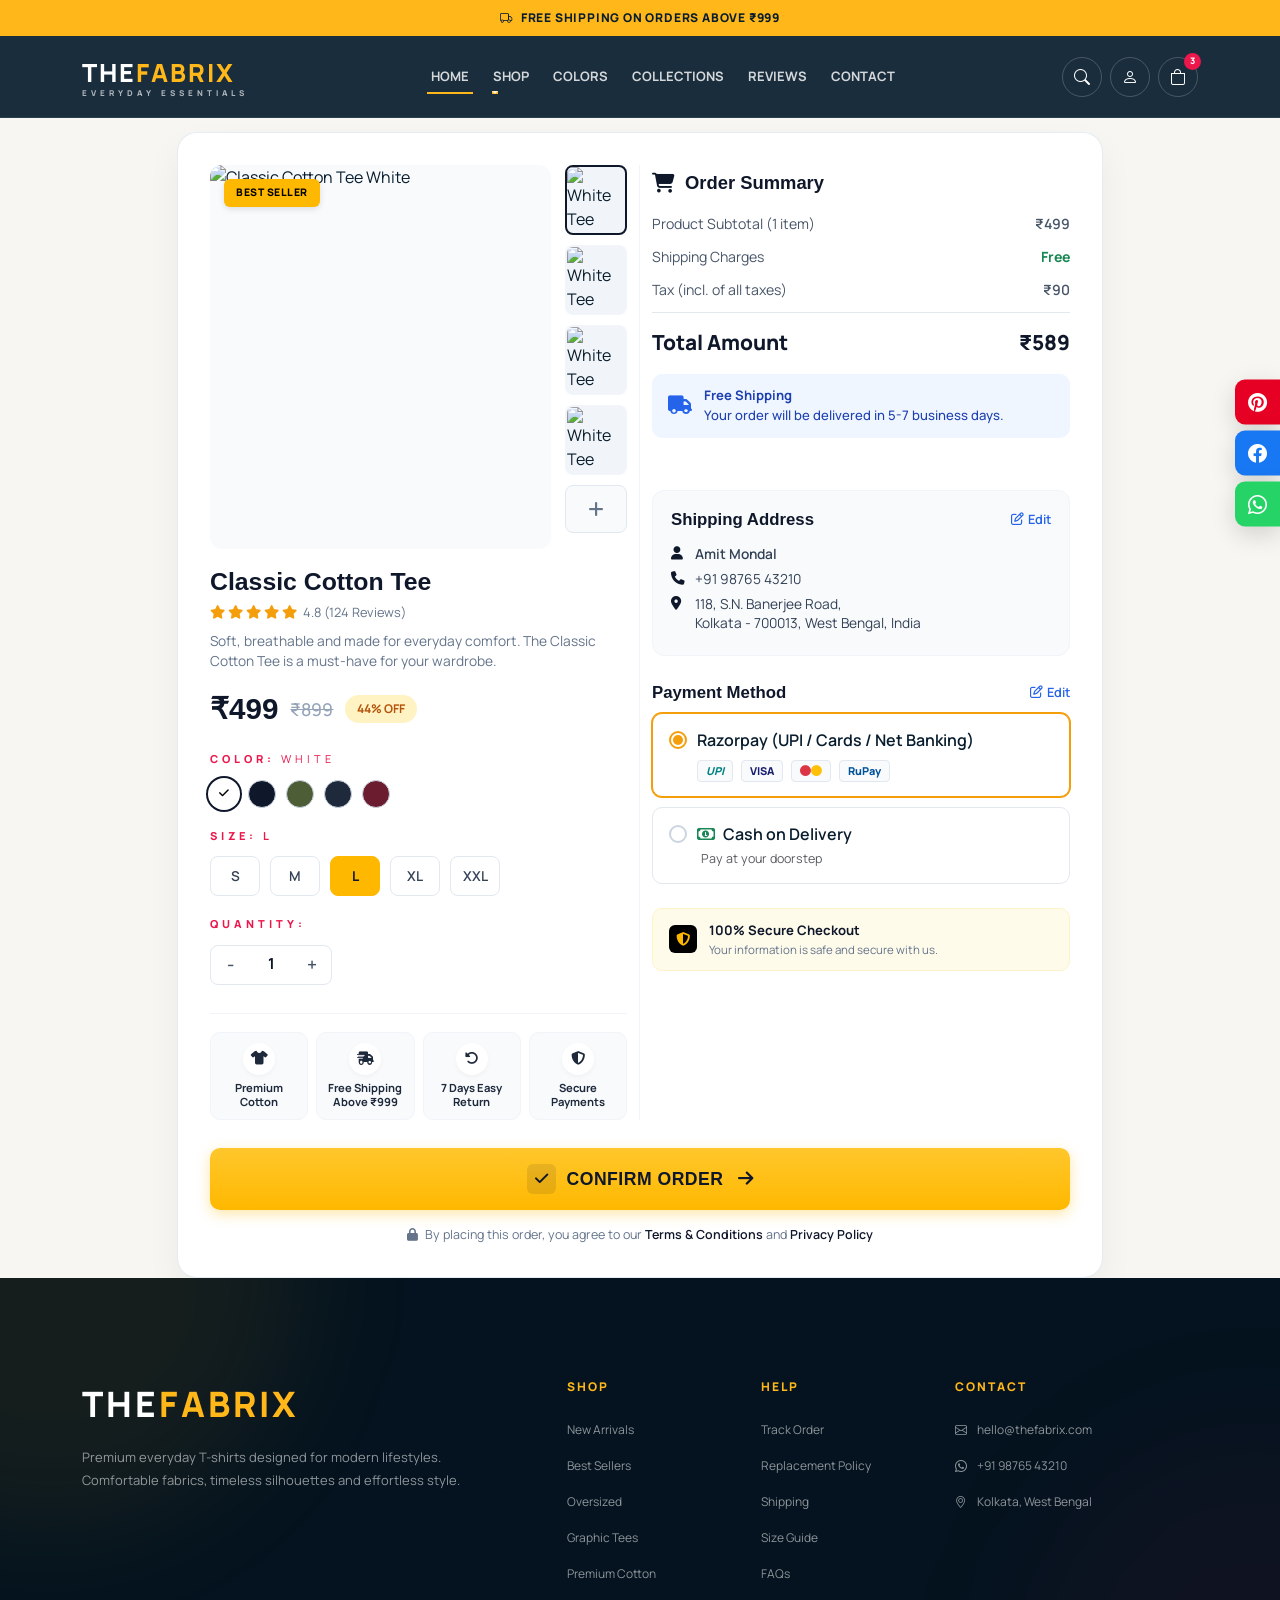
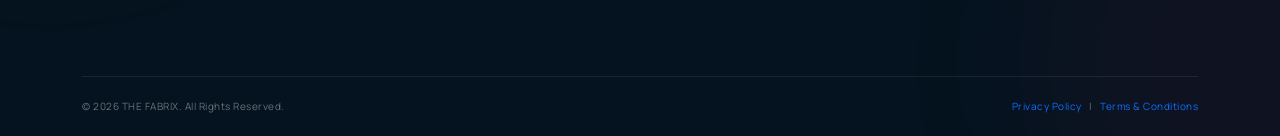
==== commit 28d4038c: "Add files via upload" ====
--- a/confirm_order.html
+++ b/confirm_order.html
@@ -2621,7 +2621,7 @@
 </nav>
 
 
-
+    <br><br><br><br>
     <div class="container max-w-6xl">
         <div class="row justify-content-center">
             <div class="col-lg-11 col-xl-10">
--- a/style12.css
+++ b/style12.css
@@ -0,0 +1,655 @@
+
+        :root {
+            --brand-yellow: #ffb800;
+            --brand-yellow-hover: #e5a500;
+            --brand-yellow-light: #fff8e6;
+            --text-dark: #0f172a;
+            --text-muted: #64748b;
+            --border-color: #e2e8f0;
+            --bg-page: #f4f6f9;
+            --card-radius: 20px;
+        }
+
+        body {
+            font-family: 'Inter', sans-serif;
+            background-color: var(--bg-page);
+            color: var(--text-dark);
+            /*padding-top: 30px;
+            padding-bottom: 50px;*/
+            -webkit-font-smoothing: antialiased;
+        }
+
+        /* Container Card Setup */
+        .confirm-order-card {
+            background: #ffffff;
+            border-radius: var(--card-radius);
+            border: 1px solid rgba(226, 232, 240, 0.8);
+            box-shadow: 0 15px 35px rgba(15, 23, 42, 0.05);
+            padding: 32px;
+        }
+
+        @media (max-width: 768px) {
+            .confirm-order-card {
+                padding: 18px;
+            }
+        }
+
+        /* Vertical Divider between Columns */
+        .divider-col {
+            border-right: 1px solid #f1f5f9;
+        }
+
+        @media (max-width: 991.98px) {
+            .divider-col {
+                border-right: none;
+                border-bottom: 1px solid #f1f5f9;
+                padding-bottom: 24px;
+                margin-bottom: 24px;
+            }
+        }
+
+        /* Main Product Image Container */
+        .gallery-wrapper {
+            display: flex;
+            gap: 14px;
+        }
+
+        .main-img-box {
+            position: relative;
+            flex: 1;
+            aspect-ratio: 4/4.5;
+            border-radius: 12px;
+            overflow: hidden;
+            background-color: #f8fafc;
+            cursor: crosshair;
+        }
+
+        .main-img-box img {
+            width: 100%;
+            height: 100%;
+            object-fit: cover;
+            transition: transform 0.15s ease-out;
+            transform-origin: center center;
+        }
+
+        .badge-bestseller {
+            position: absolute;
+            top: 14px;
+            left: 14px;
+            background: var(--brand-yellow);
+            color: #000000;
+            font-size: 0.65rem;
+            font-weight: 800;
+            padding: 6px 12px;
+            border-radius: 6px;
+            text-transform: uppercase;
+            letter-spacing: 0.5px;
+            z-index: 2;
+            box-shadow: 0 2px 6px rgba(0,0,0,0.12);
+        }
+
+        /* Vertical Thumbnail Strip */
+        .thumb-strip {
+            display: flex;
+            flex-direction: column;
+            gap: 10px;
+            width: 62px;
+            flex-shrink: 0;
+        }
+
+        .thumb-item {
+            width: 62px;
+            height: 70px;
+            border-radius: 8px;
+            overflow: hidden;
+            border: 2px solid transparent;
+            cursor: pointer;
+            transition: all 0.2s ease;
+            background: #f1f5f9;
+        }
+
+        .thumb-item img {
+            width: 100%;
+            height: 100%;
+            object-fit: cover;
+        }
+
+        .thumb-item.active, .thumb-item:hover {
+            border-color: #0f172a;
+        }
+
+        .thumb-more-btn {
+            width: 62px;
+            height: 48px;
+            background: #f8fafc;
+            border: 1px solid var(--border-color);
+            border-radius: 8px;
+            display: flex;
+            align-items: center;
+            justify-content: center;
+            color: #64748b;
+            font-weight: 600;
+            font-size: 1.1rem;
+            cursor: pointer;
+            transition: all 0.2s;
+        }
+
+        .thumb-more-btn:hover {
+            background: #f1f5f9;
+            color: #0f172a;
+        }
+
+        /* Product Title & Info */
+        .product-title {
+            font-family: 'Outfit', sans-serif;
+            font-weight: 700;
+            font-size: 1.55rem;
+            color: #0f172a;
+            margin-top: 18px;
+            margin-bottom: 6px;
+        }
+
+        .rating-stars {
+            color: #f59e0b;
+            font-size: 0.85rem;
+        }
+
+        .rating-count {
+            color: #64748b;
+            font-size: 0.8rem;
+            margin-left: 6px;
+        }
+
+        .product-desc {
+            font-size: 0.86rem;
+            color: #64748b;
+            line-height: 1.45;
+            margin-top: 8px;
+            margin-bottom: 16px;
+        }
+
+        /* Pricing Section */
+        .price-container {
+            display: flex;
+            align-items: center;
+            gap: 12px;
+            margin-bottom: 20px;
+        }
+
+        .price-tag {
+            font-family: 'Outfit', sans-serif;
+            font-size: 1.85rem;
+            font-weight: 800;
+            color: #0f172a;
+        }
+
+        .price-strike {
+            text-decoration: line-through;
+            color: #94a3b8;
+            font-weight: 500;
+            font-size: 1.1rem;
+        }
+
+        .badge-discount {
+            background-color: #fff3c4;
+            color: #b45309;
+            font-weight: 700;
+            font-size: 0.75rem;
+            padding: 5px 12px;
+            border-radius: 20px;
+        }
+
+        /* Color Selection Swatches */
+        .section-label {
+            font-size: 0.85rem;
+            font-weight: 600;
+            color: #0f172a;
+            margin-bottom: 8px;
+        }
+
+        .color-swatches-row {
+            display: flex;
+            align-items: center;
+            gap: 10px;
+            margin-bottom: 20px;
+        }
+
+        .color-swatch-circle {
+            width: 28px;
+            height: 28px;
+            border-radius: 50%;
+            display: inline-flex;
+            align-items: center;
+            justify-content: center;
+            cursor: pointer;
+            border: 1px solid #cbd5e1;
+            transition: all 0.2s;
+            position: relative;
+        }
+
+        .color-swatch-circle.active {
+            box-shadow: 0 0 0 2px #ffffff, 0 0 0 4px #0f172a;
+            border-color: transparent;
+        }
+
+        .color-swatch-circle i {
+            font-size: 0.7rem;
+            color: #ffffff;
+        }
+
+        .color-swatch-circle.white-swatch i {
+            color: #000000;
+        }
+
+        /* Size Selection Buttons */
+        .size-pills-row {
+            display: flex;
+            gap: 10px;
+            margin-bottom: 20px;
+            flex-wrap: wrap;
+        }
+
+        .size-pill {
+            min-width: 50px;
+            height: 40px;
+            border: 1px solid var(--border-color);
+            background: #ffffff;
+            border-radius: 8px;
+            font-size: 0.85rem;
+            font-weight: 600;
+            color: #334155;
+            display: flex;
+            align-items: center;
+            justify-content: center;
+            cursor: pointer;
+            transition: all 0.2s;
+        }
+
+        .size-pill:hover {
+            border-color: #94a3b8;
+        }
+
+        .size-pill.active {
+            background: var(--brand-yellow);
+            border-color: var(--brand-yellow);
+            color: #0f172a;
+            font-weight: 700;
+        }
+
+        /* Quantity Counter */
+        .qty-stepper {
+            display: inline-flex;
+            align-items: center;
+            border: 1px solid var(--border-color);
+            border-radius: 8px;
+            background: #ffffff;
+            overflow: hidden;
+            margin-bottom: 28px;
+        }
+
+        .qty-btn {
+            border: none;
+            background: transparent;
+            width: 38px;
+            height: 38px;
+            font-size: 1.1rem;
+            color: #475569;
+            font-weight: 600;
+            display: flex;
+            align-items: center;
+            justify-content: center;
+            cursor: pointer;
+            transition: background 0.15s;
+        }
+
+        .qty-btn:hover {
+            background: #f1f5f9;
+        }
+
+        .qty-val {
+            width: 44px;
+            text-align: center;
+            font-weight: 700;
+            font-size: 0.95rem;
+            border: none;
+            background: transparent;
+            color: #0f172a;
+        }
+
+        /* Feature Badges Row */
+        .feature-badges-grid {
+            display: grid;
+            grid-template-columns: repeat(4, 1fr);
+            gap: 8px;
+            border-top: 1px solid #f1f5f9;
+            padding-top: 18px;
+        }
+
+        @media (max-width: 576px) {
+            .feature-badges-grid {
+                grid-template-columns: repeat(2, 1fr);
+                gap: 12px;
+            }
+        }
+
+        .feature-badge-item {
+            background: #f8fafc;
+            border-radius: 10px;
+            padding: 10px 6px;
+            text-align: center;
+            display: flex;
+            flex-direction: column;
+            align-items: center;
+            justify-content: center;
+            border: 1px solid #f1f5f9;
+        }
+
+        .feature-badge-icon {
+            width: 32px;
+            height: 32px;
+            border-radius: 50%;
+            background: #ffffff;
+            box-shadow: 0 2px 5px rgba(0,0,0,0.04);
+            display: flex;
+            align-items: center;
+            justify-content: center;
+            margin-bottom: 6px;
+            color: #1e293b;
+            font-size: 0.85rem;
+        }
+
+        .feature-badge-text {
+            font-size: 0.7rem;
+            font-weight: 700;
+            color: #1e293b;
+            line-height: 1.25;
+        }
+
+        /* Right Column Styling: Summary & Order Details */
+        .card-header-title {
+            font-family: 'Outfit', sans-serif;
+            font-weight: 700;
+            font-size: 1.15rem;
+            color: #0f172a;
+            display: flex;
+            align-items: center;
+            gap: 10px;
+        }
+
+        .summary-box {
+            background: #ffffff;
+            border-radius: 12px;
+            padding: 4px 0 16px 0;
+        }
+
+        .summary-row {
+            display: flex;
+            justify-content: space-between;
+            align-items: center;
+            font-size: 0.88rem;
+            margin-bottom: 12px;
+            color: #475569;
+        }
+
+        .summary-row.total {
+            border-top: 1px solid #e2e8f0;
+            padding-top: 14px;
+            margin-top: 10px;
+            margin-bottom: 0;
+            font-weight: 800;
+            font-size: 1.3rem;
+            color: #0f172a;
+        }
+
+        .delivery-banner {
+            background: #eff6ff;
+            border-radius: 10px;
+            padding: 12px 16px;
+            display: flex;
+            align-items: center;
+            gap: 12px;
+            color: #1e40af;
+            font-size: 0.82rem;
+            font-weight: 500;
+            margin-top: 16px;
+            margin-bottom: 24px;
+        }
+
+        .delivery-banner i {
+            font-size: 1.2rem;
+            color: #2563eb;
+        }
+
+        /* Address Box */
+        .address-card {
+            background: #f8fafc;
+            border-radius: 12px;
+            padding: 16px 18px;
+            border: 1px solid #f1f5f9;
+            font-size: 0.86rem;
+            color: #334155;
+            margin-top: 12px;
+            margin-bottom: 24px;
+        }
+
+        .address-card-header {
+            display: flex;
+            justify-content: space-between;
+            align-items: center;
+            margin-bottom: 12px;
+        }
+
+        .address-card-title {
+            font-family: 'Outfit', sans-serif;
+            font-weight: 700;
+            font-size: 1.05rem;
+            color: #0f172a;
+        }
+
+        .edit-link {
+            font-size: 0.8rem;
+            font-weight: 600;
+            color: #2563eb;
+            text-decoration: none;
+            cursor: pointer;
+            display: inline-flex;
+            align-items: center;
+            gap: 4px;
+        }
+
+        .edit-link:hover {
+            text-decoration: underline;
+        }
+
+        .address-detail-item {
+            display: flex;
+            align-items: flex-start;
+            gap: 10px;
+            margin-bottom: 6px;
+            line-height: 1.4;
+        }
+
+        .address-detail-item i {
+            margin-top: 3px;
+            color: #0f172a;
+            font-size: 0.85rem;
+            width: 14px;
+        }
+
+        /* Payment Method Options */
+        .payment-card {
+            margin-top: 8px;
+            margin-bottom: 24px;
+        }
+
+        .payment-option-box {
+            border: 1px solid var(--border-color);
+            border-radius: 10px;
+            padding: 14px 16px;
+            cursor: pointer;
+            transition: all 0.2s;
+            background: #ffffff;
+            margin-bottom: 10px;
+        }
+
+        .payment-option-box.active {
+            border-color: #f59e0b;
+            background: #ffffff;
+            box-shadow: 0 0 0 1px #f59e0b;
+        }
+
+        .custom-radio {
+            width: 18px;
+            height: 18px;
+            border-radius: 50%;
+            border: 2px solid #cbd5e1;
+            display: inline-flex;
+            align-items: center;
+            justify-content: center;
+            margin-right: 10px;
+            flex-shrink: 0;
+            transition: all 0.2s;
+        }
+
+        .payment-option-box.active .custom-radio {
+            border-color: #f59e0b;
+        }
+
+        .payment-option-box.active .custom-radio::after {
+            content: '';
+            width: 10px;
+            height: 10px;
+            background: #f59e0b;
+            border-radius: 50%;
+        }
+
+        .payment-brand-badges {
+            display: flex;
+            align-items: center;
+            gap: 8px;
+            margin-top: 8px;
+            margin-left: 28px;
+        }
+
+        .brand-pill {
+            font-size: 0.68rem;
+            font-weight: 700;
+            padding: 2px 8px;
+            border-radius: 4px;
+            border: 1px solid #e2e8f0;
+            background: #f8fafc;
+            color: #475569;
+        }
+
+        .brand-pill.upi {
+            color: #008080;
+            font-style: italic;
+            font-weight: 800;
+        }
+
+        .brand-pill.visa {
+            color: #1a1f71;
+            font-weight: 900;
+        }
+
+        .brand-pill.mastercard {
+            color: #eb001b;
+            font-weight: 800;
+        }
+
+        .brand-pill.rupay {
+            color: #00529b;
+            font-weight: 800;
+        }
+
+        /* 100% Secure Checkout Notice */
+        .secure-checkout-notice {
+            background: #fffbeb;
+            border-radius: 10px;
+            padding: 12px 16px;
+            display: flex;
+            align-items: center;
+            gap: 12px;
+            border: 1px solid #fef3c7;
+        }
+
+        .secure-checkout-icon {
+            width: 28px;
+            height: 28px;
+            background: #000000;
+            color: var(--brand-yellow);
+            border-radius: 6px;
+            display: flex;
+            align-items: center;
+            justify-content: center;
+            font-size: 0.85rem;
+            flex-shrink: 0;
+        }
+
+        .secure-checkout-title {
+            font-size: 0.82rem;
+            font-weight: 700;
+            color: #0f172a;
+        }
+
+        .secure-checkout-subtext {
+            font-size: 0.72rem;
+            color: #64748b;
+        }
+
+        /* Bottom Confirm Button */
+        .btn-confirm-order {
+            background: linear-gradient(180deg, #ffc72c 0%, #ffb800 100%);
+            color: #0f172a;
+            font-family: 'Outfit', sans-serif;
+            font-weight: 800;
+            font-size: 1.1rem;
+            letter-spacing: 0.5px;
+            padding: 16px 24px;
+            border-radius: 10px;
+            border: none;
+            width: 100%;
+            margin-top: 28px;
+            box-shadow: 0 4px 14px rgba(255, 184, 0, 0.35);
+            display: flex;
+            align-items: center;
+            justify-content: center;
+            gap: 10px;
+            transition: all 0.2s ease;
+            cursor: pointer;
+        }
+
+        .btn-confirm-order:hover {
+            background: linear-gradient(180deg, #ffb800 0%, #e5a500 100%);
+            box-shadow: 0 6px 20px rgba(255, 184, 0, 0.45);
+            transform: translateY(-1px);
+        }
+
+        .btn-confirm-order:active {
+            transform: translateY(1px);
+        }
+
+        .btn-icon-shield {
+            background: rgba(15, 23, 42, 0.1);
+            padding: 4px 8px;
+            border-radius: 6px;
+            font-size: 0.95rem;
+        }
+
+        /* Footer Terms Link */
+        .footer-terms {
+            text-align: center;
+            font-size: 0.78rem;
+            color: #64748b;
+            margin-top: 16px;
+        }
+
+        .footer-terms a {
+            color: #0f172a;
+            font-weight: 600;
+            text-decoration: none;
+        }
+
+        .footer-terms a:hover {
+            text-decoration: underline;
+        }
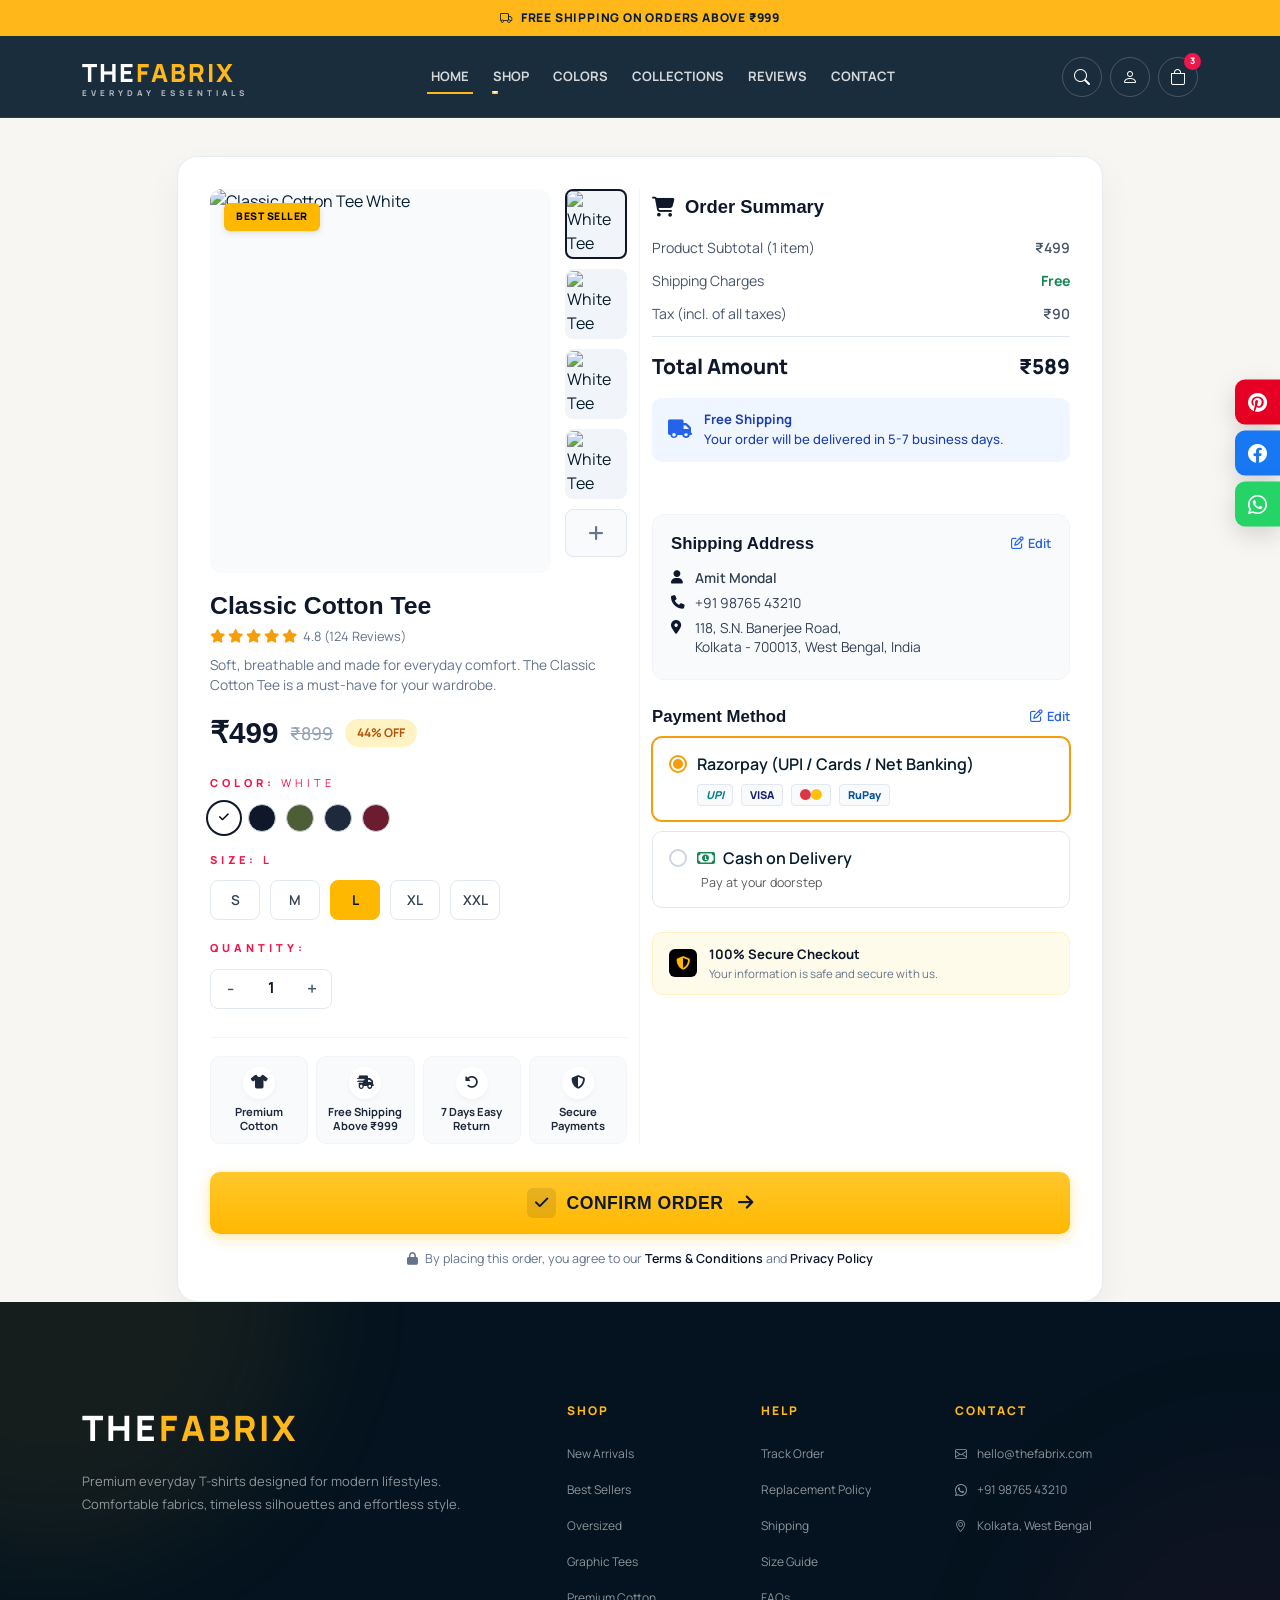
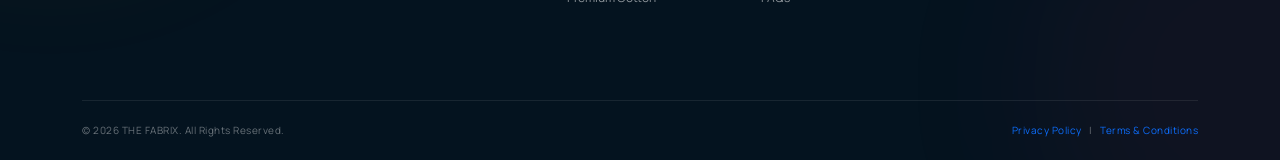
==== commit b139c7a5: "Add files via upload" ====
--- a/confirm_order.html
+++ b/confirm_order.html
@@ -2621,7 +2621,7 @@
 </nav>
 
 
-    <br><br><br><br>
+    <br><br><br><br><br>
     <div class="container max-w-6xl">
         <div class="row justify-content-center">
             <div class="col-lg-11 col-xl-10">
